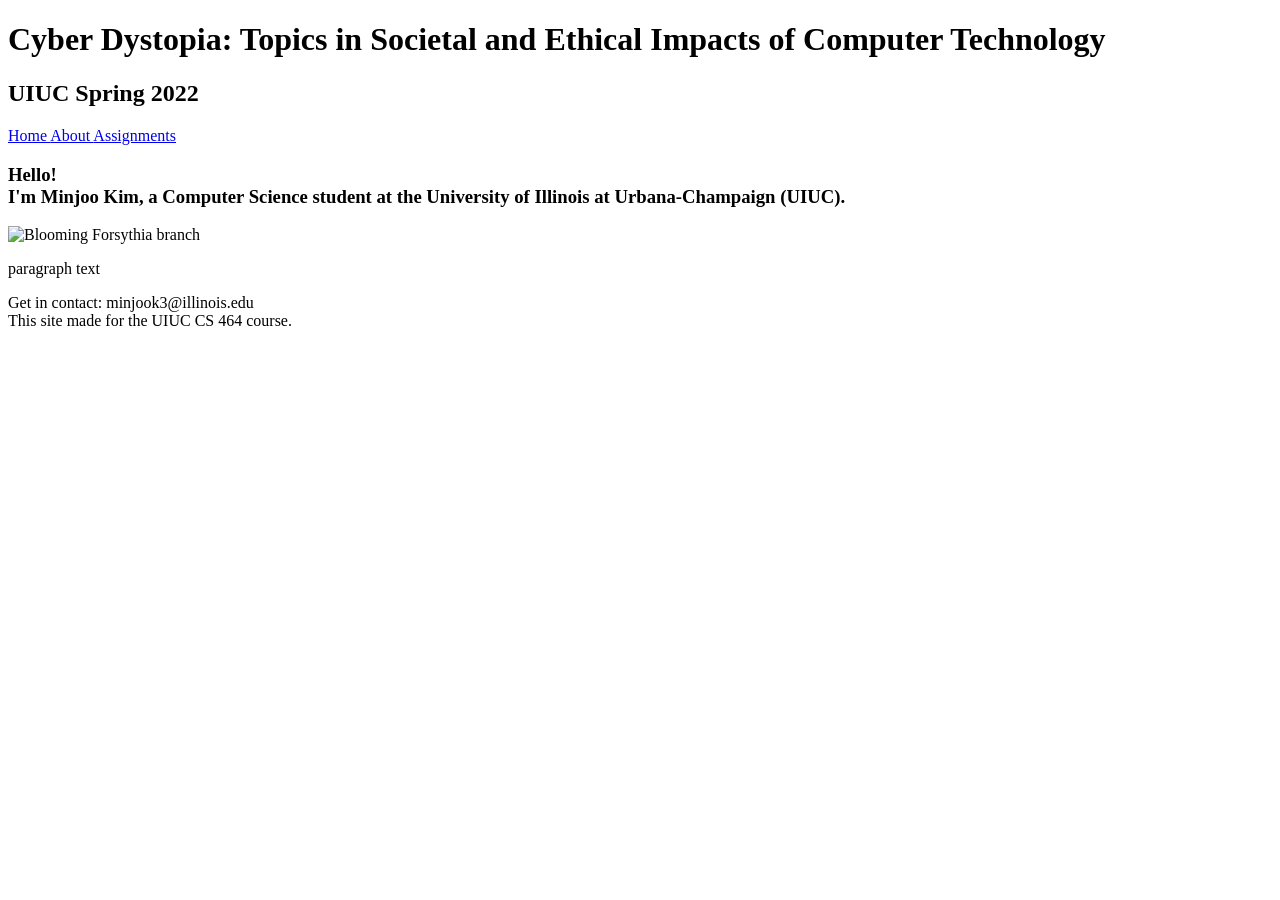
==== index.html @ 68e6791f "Home page created" ====
<!DOCTYPE html>
<html lang="en">
<head>
  <meta charset="utf-8">
  <meta name="viewport" content="width=device-width, initial-scale=1, shrink-to-fit=no">

  <title>CS 464 M. Kim</title>
  <link rel="stylesheet" href="css/index.css">
  <script src="js/index.js"></script>
   <!-- icons from -->
  <script src="https://kit.fontawesome.com/6a985ae8df.js" crossorigin="anonymous"></script>
</head>
<body>
  <header class="parallax">
    <h1>Cyber Dystopia: Topics in Societal and Ethical Impacts of Computer Technology</h1>
    <h2>UIUC Spring 2022</h2>

    <nav>
      <a href="index.html" class="active">
        Home <i class="fas fa-home"></i>
      </a>
      <a href="about.html">
        About <i class="fas fa-user"></i>
      </a>
      <a href="about.html">
        Assignments <i class="fas fa-laptop"></i>
      </a>
<!-- have a darkmode option -->
      <i class="fas fa-moon"></i>
      <i class="fas fa-sun"></i>
    </nav>
  </header>
<!-- if you want to use emojis instead of icons later:: https://www.w3schools.com/charsets/ref_emoji.asp  -->


<main>
    <div class="section">
      <h3>Hello!<br>
        I'm Minjoo Kim, a Computer Science student at the University of Illinois at Urbana-Champaign (UIUC).
      </h3>
      <img src="https://upload.wikimedia.org/wikipedia/commons/thumb/0/0e/Forsythia_turin.JPG/640px-Forsythia_turin.JPG" alt="Blooming Forsythia branch">
      <p>paragraph text</p>
    </div>
  </main>

  
  <footer>
    <p>Get in contact: minjook3@illinois.edu
      <br>
      This site made for the UIUC CS 464 course.</p>
  </footer>
</body>
</html>
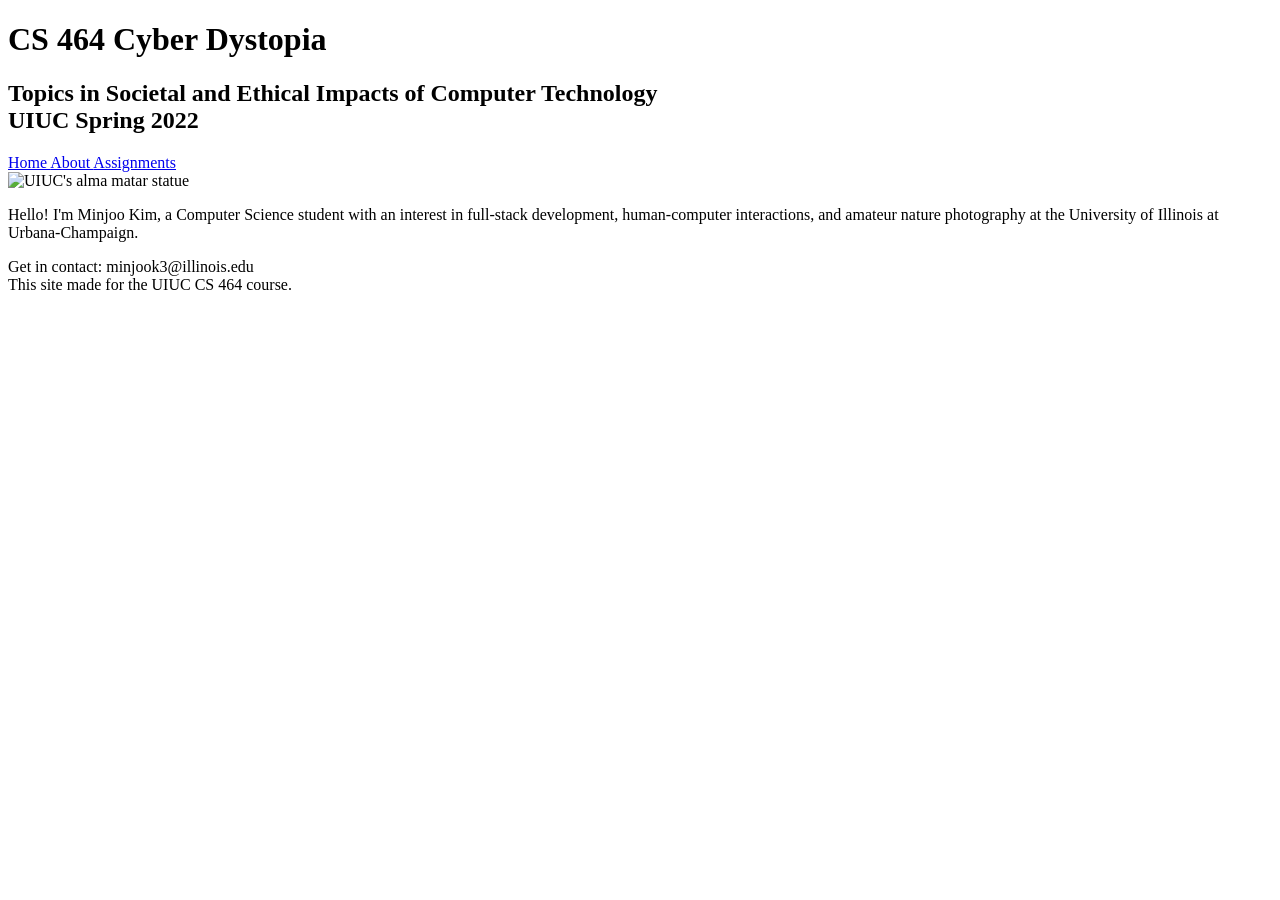
==== commit 925f299e: "Proper draft" ====
--- a/index.html
+++ b/index.html
@@ -12,8 +12,11 @@
 </head>
 <body>
   <header class="parallax">
-    <h1>Cyber Dystopia: Topics in Societal and Ethical Impacts of Computer Technology</h1>
-    <h2>UIUC Spring 2022</h2>
+    <h1>CS 464 Cyber Dystopia</h1>
+    <h2>Topics in Societal and Ethical Impacts of Computer Technology
+      <br>
+      UIUC Spring 2022
+    </h2>
 
     <nav>
       <a href="index.html" class="active">
@@ -25,22 +28,21 @@
       <a href="about.html">
         Assignments <i class="fas fa-laptop"></i>
       </a>
-<!-- have a darkmode option -->
+<!-- have a darkmode option
       <i class="fas fa-moon"></i>
-      <i class="fas fa-sun"></i>
+      <i class="fas fa-sun"></i> -->
     </nav>
   </header>
 <!-- if you want to use emojis instead of icons later:: https://www.w3schools.com/charsets/ref_emoji.asp  -->
 
 
-<main>
-    <div class="section">
-      <h3>Hello!<br>
-        I'm Minjoo Kim, a Computer Science student at the University of Illinois at Urbana-Champaign (UIUC).
-      </h3>
-      <img src="https://upload.wikimedia.org/wikipedia/commons/thumb/0/0e/Forsythia_turin.JPG/640px-Forsythia_turin.JPG" alt="Blooming Forsythia branch">
-      <p>paragraph text</p>
-    </div>
+  <main>
+    <section id="intro">
+      <img src="https://upload.wikimedia.org/wikipedia/commons/2/2c/UIUCAlma_Mater2015.JPG" alt="UIUC's alma matar statue">
+      <p>
+        Hello! I'm Minjoo Kim, a Computer Science student with an interest in full-stack development, human-computer interactions, and amateur nature photography at the University of Illinois at Urbana-Champaign.
+      </p>
+    </section>
   </main>
 
   
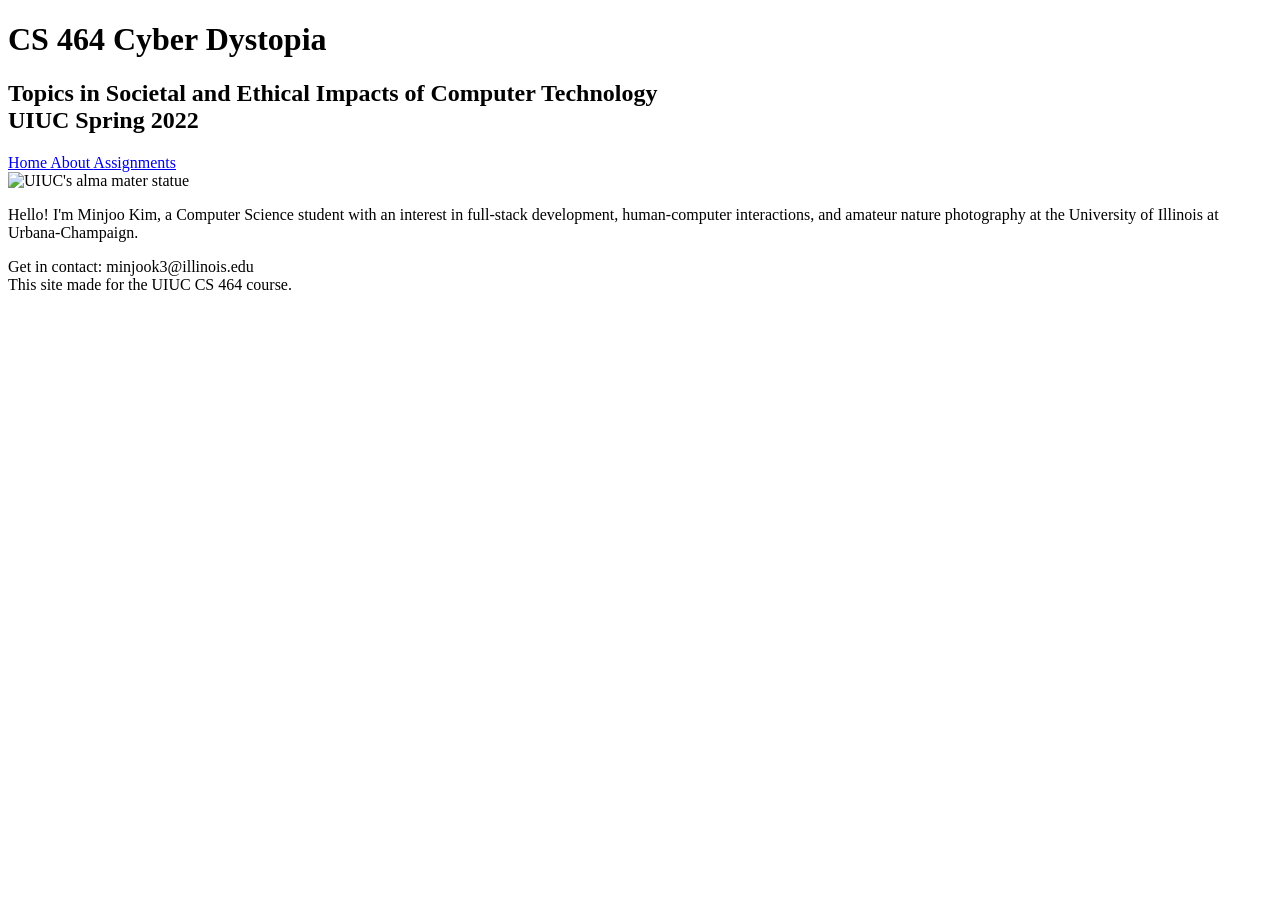
==== commit 06cd3d34: "Fixed nav link error" ====
--- a/index.html
+++ b/index.html
@@ -25,7 +25,7 @@
       <a href="about.html">
         About <i class="fas fa-user"></i>
       </a>
-      <a href="about.html">
+      <a href="assignments.html">
         Assignments <i class="fas fa-laptop"></i>
       </a>
 <!-- have a darkmode option
@@ -38,7 +38,7 @@
 
   <main>
     <section id="intro">
-      <img src="https://upload.wikimedia.org/wikipedia/commons/2/2c/UIUCAlma_Mater2015.JPG" alt="UIUC's alma matar statue">
+      <img src="https://upload.wikimedia.org/wikipedia/commons/2/2c/UIUCAlma_Mater2015.JPG" alt="UIUC's alma mater statue">
       <p>
         Hello! I'm Minjoo Kim, a Computer Science student with an interest in full-stack development, human-computer interactions, and amateur nature photography at the University of Illinois at Urbana-Champaign.
       </p>
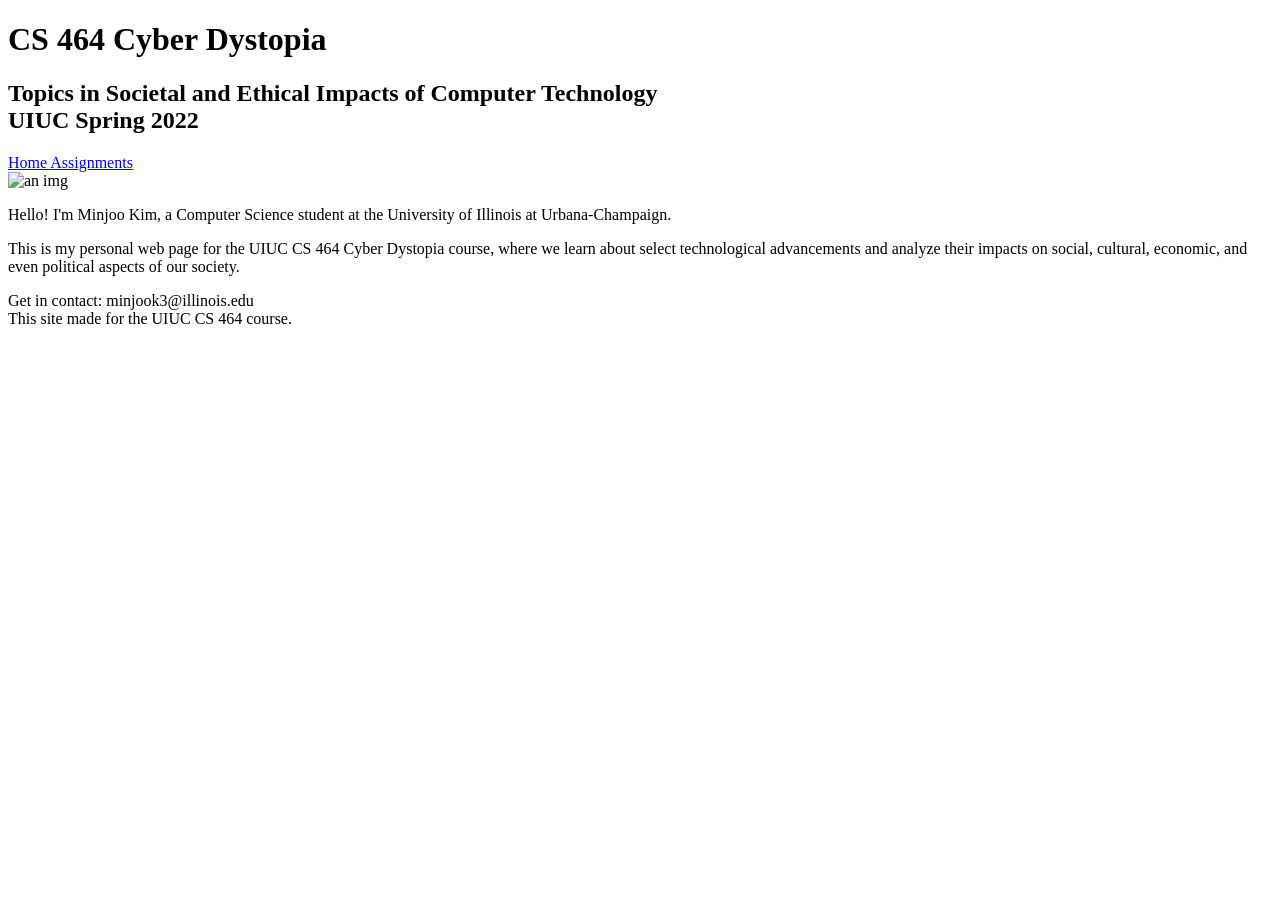
==== commit df7cf3c3: "Bare bones site completed" ====
--- a/index.html
+++ b/index.html
@@ -19,11 +19,8 @@
     </h2>
 
     <nav>
-      <a href="index.html" class="active">
+      <a href="index.html">
         Home <i class="fas fa-home"></i>
-      </a>
-      <a href="about.html">
-        About <i class="fas fa-user"></i>
       </a>
       <a href="assignments.html">
         Assignments <i class="fas fa-laptop"></i>
@@ -35,16 +32,17 @@
   </header>
 <!-- if you want to use emojis instead of icons later:: https://www.w3schools.com/charsets/ref_emoji.asp  -->
 
-
-  <main>
-    <section id="intro">
-      <img src="https://upload.wikimedia.org/wikipedia/commons/2/2c/UIUCAlma_Mater2015.JPG" alt="UIUC's alma mater statue">
-      <p>
-        Hello! I'm Minjoo Kim, a Computer Science student with an interest in full-stack development, human-computer interactions, and amateur nature photography at the University of Illinois at Urbana-Champaign.
-      </p>
-    </section>
-  </main>
-
+<main>
+  <section id="intro">
+    <img src="https://ws.engr.illinois.edu/sitemanager/viewphoto.aspx?id=51174" alt="an img">
+    <p>
+      Hello! I'm Minjoo Kim, a Computer Science student at the University of Illinois at Urbana-Champaign. 
+    </p>
+    <p>
+      This is my personal web page for the UIUC CS 464 Cyber Dystopia course, where we learn about select technological advancements and analyze their impacts on social, cultural, economic, and even political aspects of our society.
+    </p>
+  </section>
+</main>
   
   <footer>
     <p>Get in contact: minjook3@illinois.edu
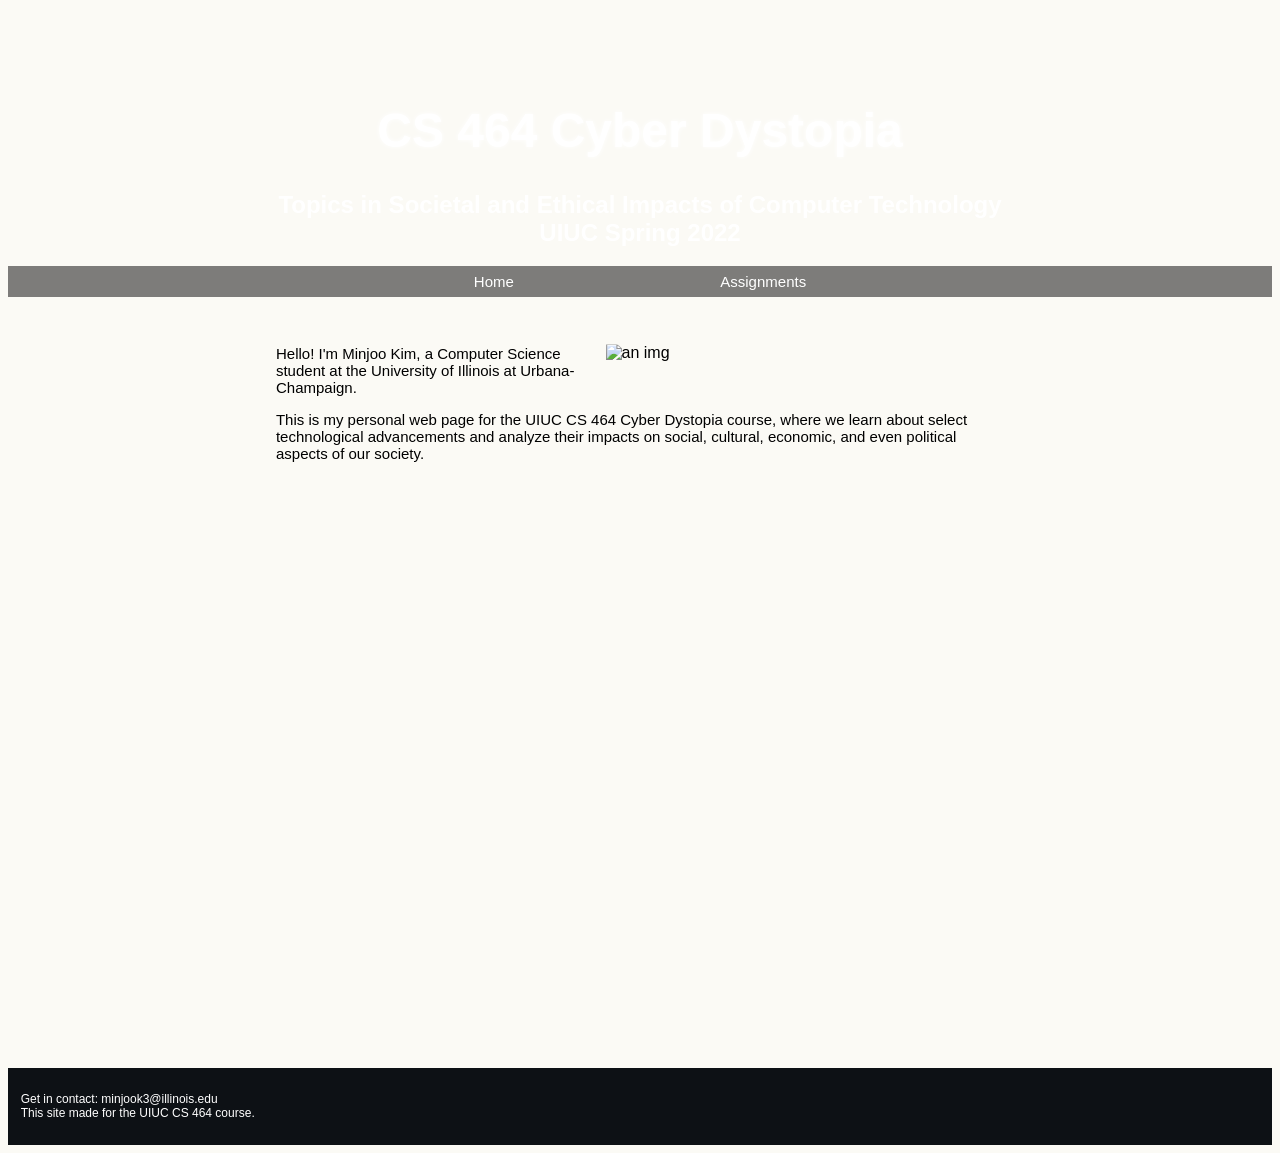
==== commit 6ad5addd: "Fixed stylesheet path" ====
--- a/index.html
+++ b/index.html
@@ -5,7 +5,7 @@
   <meta name="viewport" content="width=device-width, initial-scale=1, shrink-to-fit=no">
 
   <title>CS 464 M. Kim</title>
-  <link rel="stylesheet" href="css/index.css">
+  <link rel="stylesheet" href="index.css">
   <script src="js/index.js"></script>
    <!-- icons from -->
   <script src="https://kit.fontawesome.com/6a985ae8df.js" crossorigin="anonymous"></script>
--- a/index.css
+++ b/index.css
@@ -0,0 +1,82 @@
+body {
+  padding: 0px;
+}
+header {
+  padding: 5% 0 0 0;
+/*   margin: 0 0 2% 0; */
+  text-align: center;
+  color: #ffffff;
+  font-family: Verdana, Arial, sans-serif;
+  /* image provided free of copyrights by geralt on Pixabay*/
+  background-image: url("https://cdn.pixabay.com/photo/2017/05/29/18/22/matrix-2354492_1280.jpg");}
+header h1 {
+  font-size: 48px;
+  text-shadow: 0 0 5px white;
+}
+header h1, h2, nav {
+  font-family: Arial;
+}
+
+nav {
+  background-color: rgba(0, 0, 0, .5);
+  padding: .5% 10%;
+  margin: 0;
+  
+}
+nav a {
+  font-size: 15px;
+  color: #ffffff;
+  font-family: Verdana, Arial, sans-serif;
+  padding: .5% 10%;
+  width: 15%;
+  text-decoration: none;
+  border-radius: 5px;
+}
+nav a:hover {
+  background-color: black;
+  color: #00cc00;
+}
+
+body {
+  background-color: #ffffff;
+  font-family: Verdana, Arial, sans-serif;
+  background-color: #fbfaf5;
+}
+
+main {
+  margin: 2% 20%;
+  height: 80vh;
+}
+#intro img {
+  float: right;
+  width: 30vw;
+  padding: 2%;
+}
+
+section {
+  padding: 1%;
+  margin: 1%;
+  border-radius: 5px;
+}
+section h2 {
+  font-size: 21px;
+}
+section p {
+  font-size: 15px;
+}
+section img {
+  width: 70%;
+  margin-left: auto;
+  margin-right: auto;
+  border-radius: 3px;
+}
+
+footer {
+  background-color: #0D1115;
+  font-size: 12px;
+  color: white;
+  padding: 1%;
+}
+.parallax {
+  background-attachment: scroll;
+}
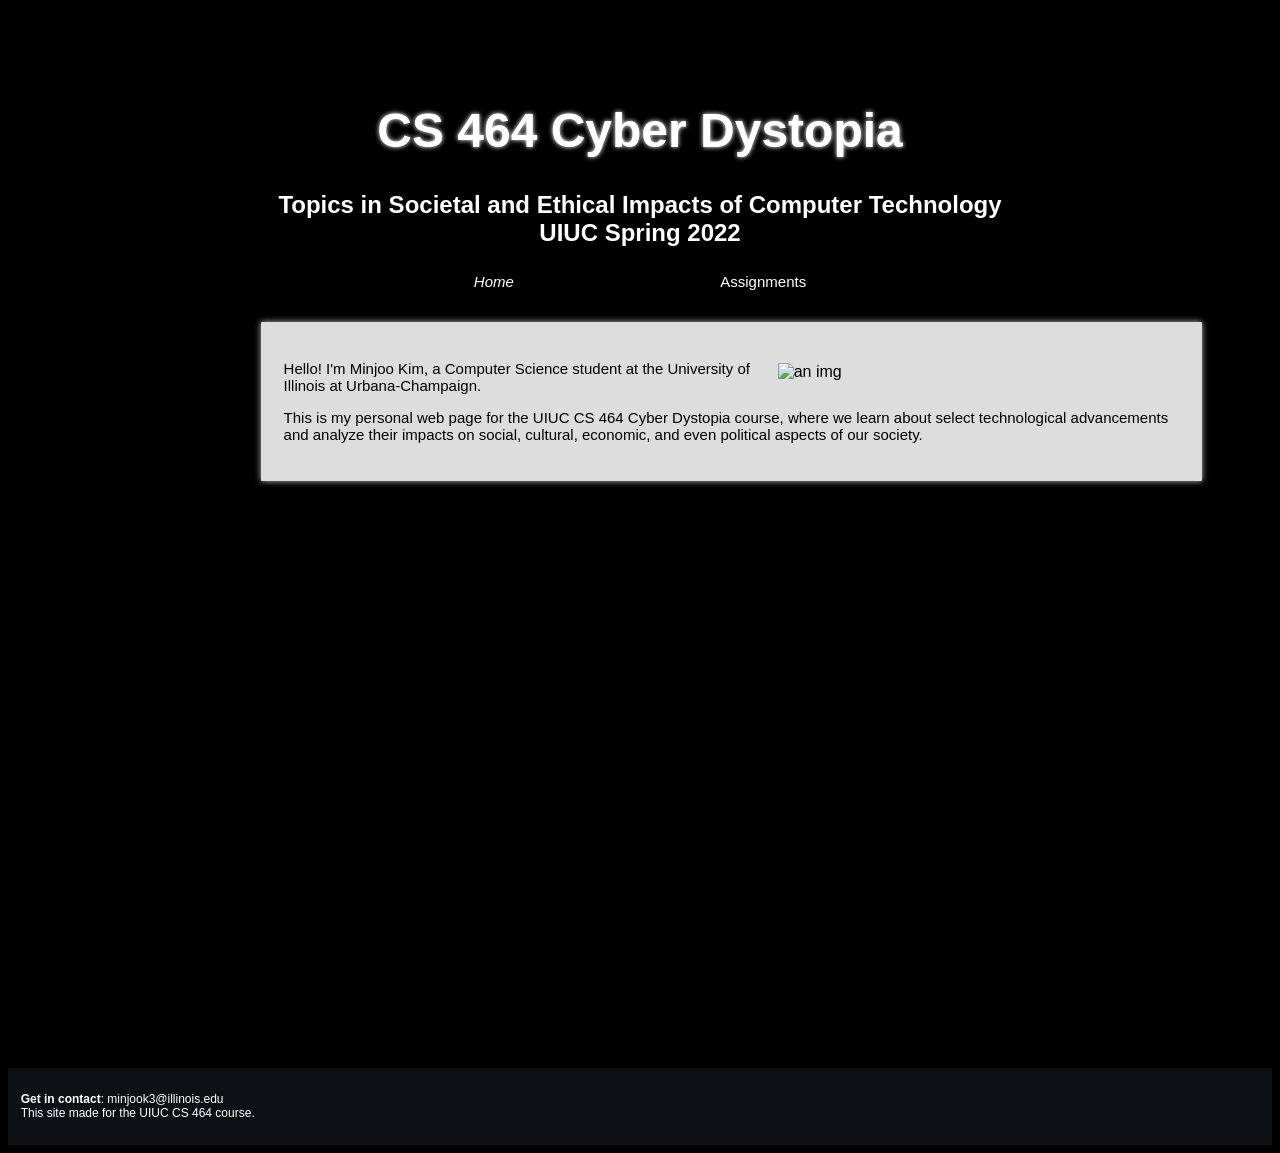
==== commit 722bc569: "Updated topic 7 and 8 assignment" ====
--- a/index.html
+++ b/index.html
@@ -19,7 +19,7 @@
     </h2>
 
     <nav>
-      <a href="index.html">
+      <a href="index.html" class="active">
         Home <i class="fas fa-home"></i>
       </a>
       <a href="assignments.html">
@@ -45,7 +45,7 @@
 </main>
   
   <footer>
-    <p>Get in contact: minjook3@illinois.edu
+    <p><b>Get in contact</b>: minjook3@illinois.edu
       <br>
       This site made for the UIUC CS 464 course.</p>
   </footer>
--- a/index.css
+++ b/index.css
@@ -34,13 +34,16 @@
 }
 nav a:hover {
   background-color: black;
-  color: #00cc00;
+  color: #039660;
+  text-shadow: 0 0 5px #039660;
+}
+.active {
+  font-style: oblique;
 }
 
 body {
-  background-color: #ffffff;
+  background-color: #000000;
   font-family: Verdana, Arial, sans-serif;
-  background-color: #fbfaf5;
 }
 
 main {
@@ -54,9 +57,12 @@
 }
 
 section {
-  padding: 1%;
-  margin: 1%;
-  border-radius: 5px;
+  padding: 3%;
+  border-radius: 1px;
+  background-color: #dddddd;
+  width: 70vw;
+  filter: drop-shadow(0 0px 3px #bbbbbb);
+
 }
 section h2 {
   font-size: 21px;
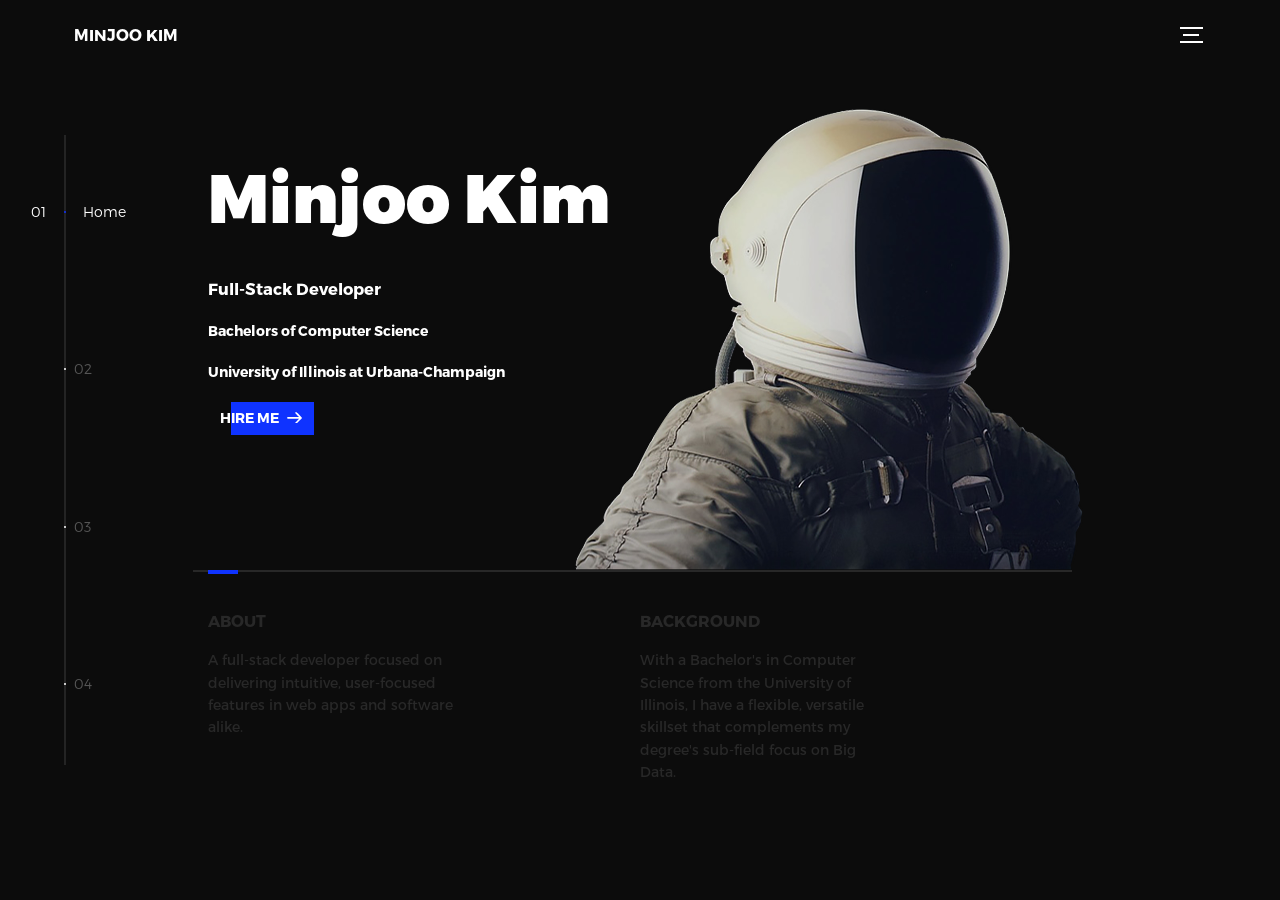
==== commit 31463529: "Initial commit" ====
--- a/index.html
+++ b/index.html
@@ -1,53 +1,220 @@
-<!DOCTYPE html>
-<html lang="en">
-<head>
-  <meta charset="utf-8">
-  <meta name="viewport" content="width=device-width, initial-scale=1, shrink-to-fit=no">
-
-  <title>CS 464 M. Kim</title>
-  <link rel="stylesheet" href="index.css">
-  <script src="js/index.js"></script>
-   <!-- icons from -->
-  <script src="https://kit.fontawesome.com/6a985ae8df.js" crossorigin="anonymous"></script>
-</head>
-<body>
-  <header class="parallax">
-    <h1>CS 464 Cyber Dystopia</h1>
-    <h2>Topics in Societal and Ethical Impacts of Computer Technology
-      <br>
-      UIUC Spring 2022
-    </h2>
-
-    <nav>
-      <a href="index.html" class="active">
-        Home <i class="fas fa-home"></i>
-      </a>
-      <a href="assignments.html">
-        Assignments <i class="fas fa-laptop"></i>
-      </a>
-<!-- have a darkmode option
-      <i class="fas fa-moon"></i>
-      <i class="fas fa-sun"></i> -->
-    </nav>
-  </header>
-<!-- if you want to use emojis instead of icons later:: https://www.w3schools.com/charsets/ref_emoji.asp  -->
-
-<main>
-  <section id="intro">
-    <img src="https://ws.engr.illinois.edu/sitemanager/viewphoto.aspx?id=51174" alt="an img">
-    <p>
-      Hello! I'm Minjoo Kim, a Computer Science student at the University of Illinois at Urbana-Champaign. 
-    </p>
-    <p>
-      This is my personal web page for the UIUC CS 464 Cyber Dystopia course, where we learn about select technological advancements and analyze their impacts on social, cultural, economic, and even political aspects of our society.
-    </p>
-  </section>
-</main>
-  
-  <footer>
-    <p><b>Get in contact</b>: minjook3@illinois.edu
-      <br>
-      This site made for the UIUC CS 464 course.</p>
-  </footer>
-</body>
-</html>
+<!DOCTYPE html>
+<html lang="en">
+
+<head>
+    <title>Global</title>
+    <meta charset="utf-8">
+    <meta name="viewport" content="width=device-width, initial-scale=1">
+    <meta http-equiv="X-UA-Compatible" content="IE=edge">
+    <meta name="description" content="HTML5 website template">
+    <meta name="keywords" content="global, template, html, sass, jquery">
+    <meta name="author" content="Minjoo Kim">
+    <link rel="stylesheet" href="assets/css/main.css">
+</head>
+
+<body>
+
+    <!-- notification for small viewports and landscape oriented smartphones -->
+    <div class="device-notification">
+        <a class="device-notification--logo" href="#0">
+            <p>Minjoo Kim</p>
+        </a>
+        <p class="device-notification--message">Your device to be set to portrait, or have a larger screen to view this
+            site!</p>
+    </div>
+
+    <div class="perspective effect-rotate-left">
+        <div class="container">
+            <div class="outer-nav--return"></div>
+            <div id="viewport" class="l-viewport">
+                <div class="l-wrapper">
+                    <header class="header">
+                        <a class="header--logo" href="#0">
+                            <!-- <img src="assets/img/logo.png" alt="Global"> -->
+                            <p>Minjoo Kim</p>
+                        </a>
+                        <!-- <button class="header--cta cta">Hire Us</button> -->
+                        <div class="header--nav-toggle">
+                            <span></span>
+                        </div>
+                    </header>
+
+                    <nav class="l-side-nav">
+                        <ul class="side-nav">
+                            <li class="is-active"><span>Home</span></li>
+                            <li><span>Projects</span></li>
+                            <li><span>Resume</span></li>
+                            <li><span>Contact</span></li>
+                        </ul>
+                    </nav>
+
+                    <ul class="l-main-content main-content">
+                        <li class="l-section section section--is-active">
+                            <div class="intro">
+                                <div class="intro--banner">
+                                    <h1>Minjoo Kim</h1>
+                                    <h3>Full-Stack Developer</h3>
+                                    <h4>Bachelors of Computer Science</h4>
+                                    <h4>University of Illinois at Urbana-Champaign</h4>
+                                    <button class="cta">Hire Me
+                                        <svg version="1.1" id="Layer_1" xmlns="http://www.w3.org/2000/svg"
+                                            xmlns:xlink="http://www.w3.org/1999/xlink" x="0px" y="0px"
+                                            viewBox="0 0 150 118" style="enable-background:new 0 0 150 118;"
+                                            xml:space="preserve">
+                                            <g transform="translate(0.000000,118.000000) scale(0.100000,-0.100000)">
+                                                <path
+                                                    d="M870,1167c-34-17-55-57-46-90c3-15,81-100,194-211l187-185l-565-1c-431,0-571-3-590-13c-55-28-64-94-18-137c21-20,33-20,597-20h575l-192-193C800,103,794,94,849,39c20-20,39-29,61-29c28,0,63,30,298,262c147,144,272,271,279,282c30,51,23,60-219,304C947,1180,926,1196,870,1167z" />
+                                            </g>
+                                        </svg>
+                                        <span class="btn-background"></span>
+                                    </button>
+                                    <img src="assets/img/introduction-visual.png" alt="Welcome">
+                                </div>
+                                <div class="intro--options">
+                                    <a href="#0">
+                                        <h3>About</h3>
+                                        <p>A full-stack developer focused on delivering intuitive, user-focused features
+                                            in web apps and software alike.</p>
+                                    </a>
+                                    <a href="#0">
+                                        <h3>Background</h3>
+                                        <p>With a Bachelor's in Computer Science from the University of Illinois,
+                                            I have a flexible, versatile skillset that complements my degree's sub-field
+                                            focus on Big Data.</p>
+                                    </a>
+                                    <a href="#0"></a>
+                                </div>
+                            </div>
+                        </li>
+
+                        <li class="l-section section">
+                            <div class="work">
+                                <h2>Projects</h2>
+                                <div class="work--lockup">
+                                    <ul class="slider">
+                                        <li class="slider--item slider--item-left">
+                                            <a href="#0">
+                                                <div class="slider--item-image">
+                                                    <img src="assets/img/work-victory.jpg" alt="Victory">
+                                                </div>
+                                                <p class="slider--item-title">Victory</p>
+                                                <p class="slider--item-description">Lorem ipsum dolor sit amet,
+                                                    consectetur adipisicing elit sed do.</p>
+                                            </a>
+                                        </li>
+                                        <li class="slider--item slider--item-center">
+                                            <a href="#0">
+                                                <div class="slider--item-image">
+                                                    <img src="assets/img/work-metiew-smith.jpg" alt="Metiew and Smith">
+                                                </div>
+                                                <p class="slider--item-title">Metiew &amp; Smith</p>
+                                                <p class="slider--item-description">Lorem ipsum dolor sit amet,
+                                                    consectetur adipisicing elit sed do.</p>
+                                            </a>
+                                        </li>
+                                        <li class="slider--item slider--item-right">
+                                            <a href="#0">
+                                                <div class="slider--item-image">
+                                                    <img src="assets/img/work-alex-nowak.jpg" alt="Alex Nowak">
+                                                </div>
+                                                <p class="slider--item-title">Alex Nowak</p>
+                                                <p class="slider--item-description">Lorem ipsum dolor sit amet,
+                                                    consectetur adipisicing elit sed do.</p>
+                                            </a>
+                                        </li>
+                                    </ul>
+                                    <div class="slider--prev">
+                                        <svg version="1.1" id="Layer_1" xmlns="http://www.w3.org/2000/svg"
+                                            xmlns:xlink="http://www.w3.org/1999/xlink" x="0px" y="0px"
+                                            viewBox="0 0 150 118" style="enable-background:new 0 0 150 118;"
+                                            xml:space="preserve">
+                                            <g transform="translate(0.000000,118.000000) scale(0.100000,-0.100000)">
+                                                <path d="M561,1169C525,1155,10,640,3,612c-3-13,1-36,8-52c8-15,134-145,281-289C527,41,562,10,590,10c22,0,41,9,61,29
+                    c55,55,49,64-163,278L296,510h575c564,0,576,0,597,20c46,43,37,109-18,137c-19,10-159,13-590,13l-565,1l182,180
+                    c101,99,187,188,193,199c16,30,12,57-12,84C631,1174,595,1183,561,1169z" />
+                                            </g>
+                                        </svg>
+                                    </div>
+                                    <div class="slider--next">
+                                        <svg version="1.1" id="Layer_1" xmlns="http://www.w3.org/2000/svg"
+                                            xmlns:xlink="http://www.w3.org/1999/xlink" x="0px" y="0px"
+                                            viewBox="0 0 150 118" style="enable-background:new 0 0 150 118;"
+                                            xml:space="preserve">
+                                            <g transform="translate(0.000000,118.000000) scale(0.100000,-0.100000)">
+                                                <path
+                                                    d="M870,1167c-34-17-55-57-46-90c3-15,81-100,194-211l187-185l-565-1c-431,0-571-3-590-13c-55-28-64-94-18-137c21-20,33-20,597-20h575l-192-193C800,103,794,94,849,39c20-20,39-29,61-29c28,0,63,30,298,262c147,144,272,271,279,282c30,51,23,60-219,304C947,1180,926,1196,870,1167z" />
+                                            </g>
+                                        </svg>
+                                    </div>
+                                </div>
+                            </div>
+                        </li>
+
+                        <li class="l-section section">
+                            <div class="about">
+                                <div class="about--banner">
+                                    <h2>My Experience</h2>
+                                    <a href="#0">View
+                                        <span>
+                                            <svg version="1.1" id="Layer_1" xmlns="http://www.w3.org/2000/svg"
+                                                xmlns:xlink="http://www.w3.org/1999/xlink" x="0px" y="0px"
+                                                viewBox="0 0 150 118" style="enable-background:new 0 0 150 118;"
+                                                xml:space="preserve">
+                                                <g transform="translate(0.000000,118.000000) scale(0.100000,-0.100000)">
+                                                    <path
+                                                        d="M870,1167c-34-17-55-57-46-90c3-15,81-100,194-211l187-185l-565-1c-431,0-571-3-590-13c-55-28-64-94-18-137c21-20,33-20,597-20h575l-192-193C800,103,794,94,849,39c20-20,39-29,61-29c28,0,63,30,298,262c147,144,272,271,279,282c30,51,23,60-219,304C947,1180,926,1196,870,1167z" />
+                                                </g>
+                                            </svg>
+                                        </span>
+                                    </a>
+                                    <img src="assets/img/about-visual.png" alt="About Us">
+                                </div>
+                                <div class="about--options">
+                                    <a href="#0">
+                                        <h3>Programming</h3>
+                                    </a>
+                                    <a href="#0">
+                                        <h3>University</h3>
+                                    </a>
+                                    <a href="#0">
+                                        <h3>Skills</h3>
+                                    </a>
+                                </div>
+                            </div>
+                        </li>
+
+                        <li class="l-section section">
+                            <div class="contact">
+                                <div class="contact--lockup">
+                                    <div class="modal">
+                                        <div class="modal--information">
+                                            <p>Atlanta, Georgia</p>
+                                            <a href="mailto:mkim16384@gmail.com">mkim16384@gmail.com</a>
+                                            <a href="tel:+14703730664">+1 470 373 0664</a>
+                                        </div>
+                                        <ul class="modal--options">
+                                            <li><a href="">LinkedIn</a></li>
+                                            <li><a href="#0">GitHub</a></li>
+                                        </ul>
+                                    </div>
+                                </div>
+                            </div>
+                        </li>
+                    </ul>
+                </div>
+            </div>
+        </div>
+        <ul class="outer-nav">
+            <li class="is-active">Home</li>
+            <li>Projects</li>
+            <li>Resume</li>
+            <li>Contact</li>
+        </ul>
+    </div>
+
+    <script src="https://ajax.googleapis.com/ajax/libs/jquery/2.2.4/jquery.min.js"></script>
+    <script>window.jQuery || document.write('<script src="assets/js/vendor/jquery-2.2.4.min.js"><\/script>')</script>
+    <script src="assets/js/functions-min.js"></script>
+</body>
+
+</html>
--- a/assets/css/main.css
+++ b/assets/css/main.css
@@ -0,0 +1 @@
+@font-face{font-family:'Montserrat';src:url("fonts/Montserrat-Black.eot");src:local("☺"),url("fonts/Montserrat-Black.woff") format("woff"),url("fonts/Montserrat-Black.ttf") format("truetype"),url("fonts/Montserrat-Black.svg") format("svg");font-weight:900;font-style:normal}@font-face{font-family:'Montserrat';src:url("fonts/Montserrat-Bold.eot");src:local("☺"),url("fonts/Montserrat-Bold.woff") format("woff"),url("fonts/Montserrat-Bold.ttf") format("truetype"),url("fonts/Montserrat-Bold.svg") format("svg");font-weight:700;font-style:normal}@font-face{font-family:'Montserrat';src:url("fonts/Montserrat-Regular.eot");src:local("☺"),url("fonts/Montserrat-Regular.woff") format("woff"),url("fonts/Montserrat-Regular.ttf") format("truetype"),url("fonts/Montserrat-Regular.svg") format("svg");font-weight:400;font-style:normal}@font-face{font-family:'Montserrat';src:url("fonts/Montserrat-Light.eot");src:local("☺"),url("fonts/Montserrat-Light.woff") format("woff"),url("fonts/Montserrat-Light.ttf") format("truetype"),url("fonts/Montserrat-Light.svg") format("svg");font-weight:300;font-style:normal}/*! normalize.css v3.0.2 | MIT License | git.io/normalize */html{font-family:sans-serif;-ms-text-size-adjust:100%;-webkit-text-size-adjust:100%}body{margin:0}article,aside,details,figcaption,figure,footer,header,hgroup,main,menu,nav,section,summary{display:block}audio,canvas,progress,video{display:inline-block;vertical-align:baseline}audio:not([controls]){display:none;height:0}[hidden],template{display:none}a{background-color:transparent}a:active,a:hover{outline:0}abbr[title]{border-bottom:1px dotted}b,strong{font-weight:bold}dfn{font-style:italic}h1{font-size:2em;margin:0.67em 0}mark{background:#ff0;color:#000}small{font-size:80%}sub,sup{font-size:75%;line-height:0;position:relative;vertical-align:baseline}sup{top:-0.5em}sub{bottom:-0.25em}img{border:0}svg:not(:root){overflow:hidden}figure{margin:1em 40px}hr{box-sizing:content-box;height:0}pre{overflow:auto}code,kbd,pre,samp{font-family:monospace, monospace;font-size:1em}button,input,optgroup,select,textarea{color:inherit;font:inherit;margin:0}button{overflow:visible}button,select{text-transform:none}button,html input[type="button"],input[type="reset"],input[type="submit"]{-webkit-appearance:button;cursor:pointer}button[disabled],html input[disabled]{cursor:default}button::-moz-focus-inner,input::-moz-focus-inner{border:0;padding:0}input{line-height:normal}input[type="checkbox"],input[type="radio"]{box-sizing:border-box;padding:0}input[type="number"]::-webkit-inner-spin-button,input[type="number"]::-webkit-outer-spin-button{height:auto}input[type="search"]{-webkit-appearance:textfield;box-sizing:content-box}input[type="search"]::-webkit-search-cancel-button,input[type="search"]::-webkit-search-decoration{-webkit-appearance:none}fieldset{border:1px solid #c0c0c0;margin:0 2px;padding:0.35em 0.625em 0.75em}legend{border:0;padding:0}textarea{overflow:auto}optgroup{font-weight:bold}table{border-collapse:collapse;border-spacing:0}td,th{padding:0}::-moz-selection{background:#FFF498}::selection{background:#FFF498}::-moz-selection{background:#FFF498}img::-moz-selection{background:transparent}img::selection{background:transparent}img::-moz-selection{background:transparent}body{-webkit-tap-highlight-color:#FFF498}body{background-color:#0c0c0c;font-size:14px;line-height:1.6;font-family:"Montserrat",sans-serif;color:#fff;-webkit-font-smoothing:antialiased;-webkit-text-size-adjust:100%}.l-viewport{position:relative;width:100%;height:100vh;box-shadow:0 0 45px 5px rgba(0,0,0,0.85);overflow:hidden}.l-wrapper{position:relative;width:1440px;max-width:90%;height:100%;margin:0 auto}.l-side-nav{position:absolute;left:0;display:-webkit-box;display:-webkit-flex;display:-ms-flexbox;display:flex;height:100%;-webkit-box-align:center;-webkit-align-items:center;-ms-flex-align:center;align-items:center}.l-side-nav::before{content:"";position:absolute;top:50%;left:0;-webkit-transform:translateY(-50%);transform:translateY(-50%);width:2px;height:70%;max-height:750px;background-color:#555;opacity:.35;z-index:10}@media (max-width: 1180px){.l-side-nav{display:none}}.l-main-content{position:relative;width:100%;height:100%;margin:0;padding:0;list-style:none}.l-section{position:absolute;width:100%;height:100%}.device-notification{display:none;position:fixed;top:0;left:0;width:100%;height:100%;-webkit-box-orient:vertical;-webkit-box-direction:normal;-webkit-flex-direction:column;-ms-flex-direction:column;flex-direction:column;-webkit-box-align:center;-webkit-align-items:center;-ms-flex-align:center;-ms-grid-row-align:center;align-items:center;-webkit-box-pack:center;-webkit-justify-content:center;-ms-flex-pack:center;justify-content:center;background-color:#0c0c0c;z-index:12}.device-notification--logo{display:-webkit-box;display:-webkit-flex;display:-ms-flexbox;display:flex;-webkit-box-align:center;-webkit-align-items:center;-ms-flex-align:center;align-items:center;text-decoration:none;color:#fff}.device-notification--logo p{margin:0 0 0 10px;font-size:16px;font-weight:700;text-transform:uppercase}.device-notification--message{width:70%;margin:30px 0 0 0;font-weight:700;text-align:center}@media (max-width: 767px) and (min-width: 601px) and (max-height: 680px){.device-notification{display:-webkit-box;display:-webkit-flex;display:-ms-flexbox;display:flex}}@media (max-width: 600px) and (min-width: 480px) and (max-height: 580px){.device-notification{display:-webkit-box;display:-webkit-flex;display:-ms-flexbox;display:flex}}@media (max-width: 736px) and (min-width: 360px) and (orientation: landscape){.device-notification{display:-webkit-box;display:-webkit-flex;display:-ms-flexbox;display:flex}}@media(max-width: 359px){.device-notification{display:-webkit-box;display:-webkit-flex;display:-ms-flexbox;display:flex}}.section{opacity:0;visibility:hidden;-webkit-transition:opacity .4s ease-in-out,visibility 0s .4s;transition:opacity .4s ease-in-out,visibility 0s .4s}.section--is-active{opacity:1;visibility:visible;z-index:1;-webkit-transition:opacity .4s ease-in-out .4s;transition:opacity .4s ease-in-out .4s}.section--next{-webkit-transform:translateY(-45px);transform:translateY(-45px);-webkit-transition:-webkit-transform .4s ease-in-out;transition:-webkit-transform .4s ease-in-out;transition:transform .4s ease-in-out;transition:transform .4s ease-in-out, -webkit-transform .4s ease-in-out}.section--prev{-webkit-transform:translateY(45px);transform:translateY(45px);-webkit-transition:-webkit-transform .4s ease-in-out;transition:-webkit-transform .4s ease-in-out;transition:transform .4s ease-in-out;transition:transform .4s ease-in-out, -webkit-transform .4s ease-in-out}.header{position:absolute;top:0;left:0;display:-webkit-box;display:-webkit-flex;display:-ms-flexbox;display:flex;width:100%;height:70px;-webkit-box-align:center;-webkit-align-items:center;-ms-flex-align:center;align-items:center;-webkit-box-pack:justify;-webkit-justify-content:space-between;-ms-flex-pack:justify;justify-content:space-between;z-index:10}.header--logo{display:-webkit-box;display:-webkit-flex;display:-ms-flexbox;display:flex;-webkit-box-align:center;-webkit-align-items:center;-ms-flex-align:center;align-items:center;text-decoration:none;color:#fff}.header--logo p{margin:0 0 0 10px;font-size:16px;font-weight:700;text-transform:uppercase}.header--nav-toggle{display:-webkit-box;display:-webkit-flex;display:-ms-flexbox;display:flex;width:50px;height:50px;-webkit-box-orient:vertical;-webkit-box-direction:normal;-webkit-flex-direction:column;-ms-flex-direction:column;flex-direction:column;-webkit-box-align:center;-webkit-align-items:center;-ms-flex-align:center;align-items:center;-webkit-box-pack:center;-webkit-justify-content:center;-ms-flex-pack:center;justify-content:center;cursor:pointer}.header--nav-toggle span,.header--nav-toggle::before,.header--nav-toggle::after{content:"";position:relative;width:16px;height:2px;background-color:#fff}.header--nav-toggle::before{bottom:5px;width:23px}.header--nav-toggle::after{top:5px;width:23px}.header--cta{position:absolute;top:50%;left:50%;-webkit-transform:translate(-50%, -50%);transform:translate(-50%, -50%);padding:0 20px;line-height:30px;text-decoration:none;color:#fff;font-weight:700;text-transform:uppercase;background-color:#0f33ff;border:none;opacity:0;visibility:hidden;-webkit-transition:opacity .4s ease-in-out,visibility 0s .4s;transition:opacity .4s ease-in-out,visibility 0s .4s}.header--cta:focus{outline:none}.header--cta.is-active{opacity:1;visibility:visible;-webkit-transition:opacity .4s ease-in-out .4s;transition:opacity .4s ease-in-out .4s}@media (max-width: 767px){.header--cta{display:none}}.side-nav{position:relative;display:-webkit-box;display:-webkit-flex;display:-ms-flexbox;display:flex;width:100px;height:70%;max-height:750px;-webkit-box-orient:vertical;-webkit-box-direction:normal;-webkit-flex-direction:column;-ms-flex-direction:column;flex-direction:column;-webkit-justify-content:space-around;-ms-flex-pack:distribute;justify-content:space-around;margin:0;padding:0;list-style-position:inside;z-index:10}.side-nav>li{position:relative;top:-5px;color:#fff;font-size:6px;cursor:pointer}.side-nav>li span{position:relative;top:3px;left:10px;color:#fff;font-size:14px;font-weight:300;opacity:0;visibility:hidden}.side-nav>li::before{position:absolute;top:3px;left:10px;color:#555;font-size:14px;font-weight:300}.side-nav li:nth-child(1)::before{content:"01"}.side-nav li:nth-child(2)::before{content:"02"}.side-nav li:nth-child(3)::before{content:"03"}.side-nav li:nth-child(4)::before{content:"04"}.side-nav li:nth-child(5)::before{content:"05"}.side-nav li.is-active{color:#0f33ff;-webkit-transition:color .4s ease-in-out;transition:color .4s ease-in-out}.side-nav li.is-active span{opacity:1;visibility:visible;-webkit-transition:opacity .4s ease-in-out;transition:opacity .4s ease-in-out}.side-nav li.is-active::before{left:-33px;color:#fff}.intro{position:relative;display:-webkit-box;display:-webkit-flex;display:-ms-flexbox;display:flex;width:900px;max-width:75%;height:100%;-webkit-box-orient:vertical;-webkit-box-direction:normal;-webkit-flex-direction:column;-ms-flex-direction:column;flex-direction:column;-webkit-box-pack:center;-webkit-justify-content:center;-ms-flex-pack:center;justify-content:center;margin:0 auto}@media (max-width: 1180px){.intro{max-width:100%}}.intro--banner{position:relative;height:475px}.intro--banner::before{content:"";position:absolute;bottom:20px;left:-15px;right:0;height:2px;background-color:#282828}.intro--banner::after{content:"";position:absolute;bottom:18px;left:0;width:30px;height:4px;background-color:#0f33ff}.intro--banner h1{position:relative;font-size:68px;font-weight:900;line-height:1;z-index:1}.intro--banner button{position:relative;padding:5px 17px 5px 12px;font-weight:700;text-transform:uppercase;background-color:transparent;border:none}.intro--banner button .btn-background{position:absolute;top:0;left:23px;right:0;height:100%;background-color:#0f33ff;z-index:-1;-webkit-transition:left .2s ease-in-out;transition:left .2s ease-in-out}.intro--banner button:hover .btn-background{left:0}.intro--banner button:focus{outline:none}.intro--banner button svg{position:relative;left:5px;width:15px;fill:#fff}.intro--banner img{position:absolute;bottom:21px;right:-12px}.intro--options{display:-webkit-box;display:-webkit-flex;display:-ms-flexbox;display:flex;-webkit-box-pack:justify;-webkit-justify-content:space-between;-ms-flex-pack:justify;justify-content:space-between;margin:0;padding:0;list-style:none}.intro--options>a{max-width:250px;text-decoration:none;color:#282828;-webkit-transition:color .2s ease-in-out;transition:color .2s ease-in-out}.intro--options>a:hover{color:#fff}.intro--options h3{font-size:16px;text-transform:uppercase}.intro--options p{margin-bottom:0}@media (max-width: 900px){.intro--banner{height:380px}.intro--banner h1{font-size:55px}.intro--banner img{width:430px}.intro--options>a{margin-right:30px}.intro--options>a:last-child{margin-right:0}}@media (max-width: 767px){.intro--banner{height:305px}.intro--banner h1{font-size:44px}.intro--banner img{width:330px}.intro--options{display:block}.intro--options>a{display:block;max-width:100%;margin:0 0 30px 0}.intro--options>a:last-child{margin-bottom:0}}@media (max-width: 600px){.intro--banner{height:360px}.intro--banner h1{font-size:55px}.intro--banner img{display:none}}@media (max-width: 600px) and (max-height: 750px){.intro--banner{height:auto}.intro--banner::before,.intro--banner::after{display:none}.intro--banner h1{margin-top:0}.intro--options{display:none}}.work{position:relative;display:-webkit-box;display:-webkit-flex;display:-ms-flexbox;display:flex;width:960px;max-width:80%;height:100%;-webkit-box-orient:vertical;-webkit-box-direction:normal;-webkit-flex-direction:column;-ms-flex-direction:column;flex-direction:column;-webkit-box-pack:center;-webkit-justify-content:center;-ms-flex-pack:center;justify-content:center;margin:0 auto}@media (max-width: 1180px){.work{max-width:100%}}.work h2{margin:0 0 20px 0;font-size:30px;text-align:center}.work--lockup{position:relative}.work--lockup .slider{position:relative;display:-webkit-box;display:-webkit-flex;display:-ms-flexbox;display:flex;width:80%;margin:0 auto;padding:0;list-style:none}.work--lockup .slider--item{position:absolute;display:none;text-align:center}.work--lockup .slider--item a{text-decoration:none;color:#858585}.work--lockup .slider--item-title{margin-top:10px;font-size:12px;font-weight:700;text-transform:uppercase}.work--lockup .slider--item-description{display:none;max-width:250px;margin:0 auto}.work--lockup .slider--item-image{width:150px;height:150px;margin:0 auto;border-radius:50%;overflow:hidden}.work--lockup .slider--item-image img{width:100%}.work--lockup .slider--item-left{top:50%;left:0;-webkit-transform:translateY(-50%);transform:translateY(-50%);display:block}.work--lockup .slider--item-right{top:50%;right:0;-webkit-transform:translateY(-50%);transform:translateY(-50%);display:block}.work--lockup .slider--item-center{position:relative;top:30px;left:50%;-webkit-transform:translateX(-50%);transform:translateX(-50%);display:block}.work--lockup .slider--item-center a{color:#fff}.work--lockup .slider--item-center .slider--item-title{margin-top:25px;font-size:16px}.work--lockup .slider--item-center .slider--item-description{display:block}.work--lockup .slider--item-center .slider--item-image{width:300px;height:300px}.work--lockup .slider--next,.work--lockup .slider--prev{position:absolute;top:160px;display:-webkit-box;display:-webkit-flex;display:-ms-flexbox;display:flex;width:50px;height:50px;-webkit-box-align:center;-webkit-align-items:center;-ms-flex-align:center;align-items:center;-webkit-box-pack:center;-webkit-justify-content:center;-ms-flex-pack:center;justify-content:center;background-color:#282828;border-radius:50%;cursor:pointer}.work--lockup .slider--next svg,.work--lockup .slider--prev svg{width:20px;fill:#fff}.work--lockup .slider--next{right:0}.work--lockup .slider--prev{left:0}@media (max-width: 900px){.work--lockup .slider--item-image{width:120px;height:120px}.work--lockup .slider--item-center .slider--item-image{width:240px;height:240px}.work--lockup .slider--next,.work--lockup .slider--prev{top:130px}}@media (max-width: 767px){.work--lockup .slider{width:75%}.work--lockup .slider--item-image{width:90px;height:90px}.work--lockup .slider--item-center .slider--item-image{width:190px;height:190px}.work--lockup .slider--next,.work--lockup .slider--prev{top:105px}}@media (max-width: 600px){.work--lockup .slider{width:auto}.work--lockup .slider--item-left,.work--lockup .slider--item-right{display:none}}.about{position:relative;display:-webkit-box;display:-webkit-flex;display:-ms-flexbox;display:flex;width:900px;max-width:75%;height:100%;-webkit-box-orient:vertical;-webkit-box-direction:normal;-webkit-flex-direction:column;-ms-flex-direction:column;flex-direction:column;-webkit-box-pack:center;-webkit-justify-content:center;-ms-flex-pack:center;justify-content:center;margin:0 auto}@media (max-width: 1180px){.about{max-width:100%}}.about--banner{position:relative;height:475px}.about--banner::before{content:"";position:absolute;top:20px;left:200px;-webkit-transform:rotate(-25deg);transform:rotate(-25deg);border:5px solid #0f33ff;border-right-color:transparent;border-bottom-color:transparent}.about--banner::after{content:"";position:absolute;top:75px;left:400px;-webkit-transform:rotate(45deg);transform:rotate(45deg);width:10px;height:10px;background-color:#0f33ff}.about--banner h2{position:relative;margin-top:35px;font-size:68px;font-weight:900;line-height:1;z-index:1}.about--banner h2::before{content:"";position:absolute;top:60px;left:268px;width:30px;height:30px;background-color:#0f33ff;border-radius:50%}.about--banner h2::after{content:"";position:absolute;top:255px;left:255px;width:10px;height:10px;background-color:#0f33ff}.about--banner a{padding:5px 17px 5px 0;text-decoration:none;color:#fff;font-weight:700;text-transform:uppercase;background-color:transparent}.about--banner a:hover svg{left:10px}.about--banner a svg{position:relative;left:5px;width:15px;fill:#fff;-webkit-transition:left .2s ease-in-out;transition:left .2s ease-in-out}.about--banner img{position:absolute;bottom:-90px;right:-12px}.about--options{display:-webkit-box;display:-webkit-flex;display:-ms-flexbox;display:flex;max-width:600px;-webkit-box-pack:justify;-webkit-justify-content:space-between;-ms-flex-pack:justify;justify-content:space-between;margin:0;padding:0;list-style:none}.about--options>a{position:relative;width:150px;height:75px;text-decoration:none;color:#fff;border:10px solid #0f33ff;background-position:center;background-size:cover;background-repeat:no-repeat}.about--options>a:nth-child(1){background-image:url("../img/about-winners.jpg")}.about--options>a:nth-child(2){background-image:url("../img/about-philosophy.jpg")}.about--options>a:nth-child(3){background-image:url("../img/about-history.jpg")}.about--options>a:hover h3{bottom:-50px}.about--options h3{position:absolute;bottom:-38px;left:10px;font-size:16px;text-transform:uppercase;-webkit-transition:bottom .2s ease-in-out,left .2s ease-in-out;transition:bottom .2s ease-in-out,left .2s ease-in-out}@media (max-width: 767px){.about--banner{height:305px}.about--banner::before{top:0;left:125px}.about--banner::after{top:35px;left:260px}.about--banner h2{margin-top:10px;font-size:44px}.about--banner h2::before{top:28px;left:168px}.about--banner h2::after{top:163px;left:163px}.about--banner img{width:315px}}@media (max-width: 600px){.about--banner{height:auto}.about--banner::before{left:155px}.about--banner::after{left:310px}.about--banner h2{margin-top:0;font-size:55px}.about--banner h2::before{top:43px;left:214px}.about--banner h2::after{top:205px;left:205px}.about--banner img{display:none}.about--options{display:none}}.contact{position:fixed;top:0;left:0;width:100%;height:100%;background-image:url("../img/contact-visual.png");background-position:center;background-size:cover;background-repeat:no-repeat}.contact--lockup{position:relative;display:-webkit-box;display:-webkit-flex;display:-ms-flexbox;display:flex;width:900px;max-width:75%;height:100%;-webkit-box-align:center;-webkit-align-items:center;-ms-flex-align:center;align-items:center;-webkit-box-pack:end;-webkit-justify-content:flex-end;-ms-flex-pack:end;justify-content:flex-end;margin:0 auto}@media (max-width: 1180px){.contact--lockup{max-width:90%}}@media (max-width: 767px){.contact--lockup{-webkit-box-pack:center;-webkit-justify-content:center;-ms-flex-pack:center;justify-content:center}}.contact--lockup .modal{padding:45px 45px;text-align:center;background-color:#0c0c0c;box-shadow:0 0 30px 0 rgba(0,0,0,0.75)}.contact--lockup .modal--information p,.contact--lockup .modal--information a{display:block;margin:14px 0;text-decoration:none;color:#fff;font-weight:700}.contact--lockup .modal--information p{margin-top:0}.contact--lockup .modal--options{margin:0;padding:0;list-style:none}.contact--lockup .modal--options>li{width:130px;margin:0 auto 25px auto}.contact--lockup .modal--options li:nth-child(1){background-color:#1769ff}.contact--lockup .modal--options li:nth-child(2){background-color:#ea4c89}.contact--lockup .modal--options li:nth-child(3){margin-bottom:0;background-color:#0f33ff;text-transform:uppercase}.contact--lockup .modal--options a{display:block;width:100%;padding:8px 0;text-decoration:none;color:#fff;font-weight:700}.hire{position:relative;display:-webkit-box;display:-webkit-flex;display:-ms-flexbox;display:flex;width:700px;max-width:75%;height:100%;-webkit-box-orient:vertical;-webkit-box-direction:normal;-webkit-flex-direction:column;-ms-flex-direction:column;flex-direction:column;-webkit-box-pack:center;-webkit-justify-content:center;-ms-flex-pack:center;justify-content:center;margin:0 auto}@media (max-width: 1180px){.hire{max-width:100%}}.hire h2{margin:0 0 20px 0;font-size:30px;text-align:center}.work-request{display:-webkit-box;display:-webkit-flex;display:-ms-flexbox;display:flex;width:100%;-webkit-box-orient:vertical;-webkit-box-direction:normal;-webkit-flex-direction:column;-ms-flex-direction:column;flex-direction:column;-webkit-box-align:center;-webkit-align-items:center;-ms-flex-align:center;align-items:center;color:#fff}.work-request input[type="submit"]{width:400px;max-width:100%;line-height:50px;font-size:16px;font-weight:700;text-transform:uppercase;background-color:#0f33ff;border:none;border-radius:0}.work-request input[type="submit"]:focus{outline:none}.work-request--options{display:-webkit-box;display:-webkit-flex;display:-ms-flexbox;display:flex;width:100%;-webkit-box-orient:vertical;-webkit-box-direction:normal;-webkit-flex-direction:column;-ms-flex-direction:column;flex-direction:column;-webkit-box-align:center;-webkit-align-items:center;-ms-flex-align:center;align-items:center;margin:30px 0}.work-request--options .options-a{display:-webkit-box;display:-webkit-flex;display:-ms-flexbox;display:flex;width:100%;-webkit-box-pack:justify;-webkit-justify-content:space-between;-ms-flex-pack:justify;justify-content:space-between}.work-request--options .options-b{display:-webkit-box;display:-webkit-flex;display:-ms-flexbox;display:flex;width:72%;-webkit-flex-wrap:wrap;-ms-flex-wrap:wrap;flex-wrap:wrap;-webkit-justify-content:space-around;-ms-flex-pack:distribute;justify-content:space-around}.work-request--options label{display:block;width:200px;margin-bottom:30px;line-height:50px;font-size:16px;font-weight:700;text-align:center;border:2px solid #fff;cursor:pointer;-webkit-transition:background-color .2s ease-in-out,border-color .2s ease-in-out;transition:background-color .2s ease-in-out,border-color .2s ease-in-out}.work-request--options label svg{position:relative;left:-5px;width:0;fill:#fff;-webkit-transition:width .2s ease-in-out;transition:width .2s ease-in-out}.work-request--options input[type="checkbox"]{display:none}.work-request--options input[type="checkbox"]:checked+label{background-color:#0f33ff;border-color:#0f33ff}.work-request--options input[type="checkbox"]:checked+label svg{width:15px}.work-request--information{display:-webkit-box;display:-webkit-flex;display:-ms-flexbox;display:flex;width:100%;-webkit-box-pack:justify;-webkit-justify-content:space-between;-ms-flex-pack:justify;justify-content:space-between;margin-bottom:60px}.work-request--information .information-name,.work-request--information .information-email{position:relative;width:45%;height:50px;font-size:30px;font-weight:300}.work-request--information input[type="text"],.work-request--information input[type="email"]{width:100%;padding:0 0 5px 0;background-color:transparent;border:none;border-bottom:1px solid #fff;border-radius:0}.work-request--information input[type="text"]:focus,.work-request--information input[type="email"]:focus{outline:none;background-color:#0c0c0c}.work-request--information label{position:absolute;top:0;left:0;pointer-events:none;-webkit-transition:top .2s ease-in-out,font-size .2s ease-in-out;transition:top .2s ease-in-out,font-size .2s ease-in-out}.work-request--information input:focus+label,.work-request--information input.has-value+label{top:-15px;font-size:14px}@media (max-width: 767px){.work-request--options{-webkit-box-orient:horizontal;-webkit-box-direction:normal;-webkit-flex-direction:row;-ms-flex-direction:row;flex-direction:row;-webkit-justify-content:space-around;-ms-flex-pack:distribute;justify-content:space-around}.work-request--options .options-a,.work-request--options .options-b{display:block;width:auto}}@media (max-width: 600px){.work-request--options{margin:20px 0}}@media (max-width: 600px) and (max-width: 415px){.work-request--options{-webkit-box-pack:justify;-webkit-justify-content:space-between;-ms-flex-pack:justify;justify-content:space-between}}@media (max-width: 600px){.work-request--options label{width:150px;margin-bottom:15px;font-size:14px}.work-request--options input[type="checkbox"]:checked+label svg{width:12px}.work-request--information{margin-bottom:30px}.work-request--information .information-name,.work-request--information .information-email{height:40px;font-size:24px}}.perspective{position:relative;width:100%;height:100%;overflow:hidden}.perspective--modalview{position:fixed;-webkit-perspective:1500px;perspective:1500px}.container{position:relative;-webkit-transform:translateZ(0) translateX(0) rotateY(0deg);transform:translateZ(0) translateX(0) rotateY(0deg);min-height:100%;outline:30px solid #0f33ff;-webkit-transition:-webkit-transform .4s;transition:-webkit-transform .4s;transition:transform .4s;transition:transform .4s, -webkit-transform .4s}.modalview .container{position:absolute;width:100%;height:100%;overflow:hidden;-webkit-backface-visibility:hidden;backface-visibility:hidden}.effect-rotate-left .container{-webkit-transform-origin:0% 50%;transform-origin:0% 50%;-webkit-transition:-webkit-transform .4s;transition:-webkit-transform .4s;transition:transform .4s;transition:transform .4s, -webkit-transform .4s}.effect-rotate-left--animate .container{-webkit-transform:translateZ(-1800px) translateX(-50%) rotateY(45deg);transform:translateZ(-1800px) translateX(-50%) rotateY(45deg);outline:30px solid #0f33ff}.outer-nav{position:absolute;top:50%;left:55%;-webkit-transform:translateY(-50%);transform:translateY(-50%);-webkit-transform-style:preserve-3d;transform-style:preserve-3d;margin:0;padding:0;list-style:none;text-align:center;visibility:hidden;-webkit-transition:visibility 0s .2s;transition:visibility 0s .2s}.outer-nav.is-vis{visibility:visible}.outer-nav--return{position:absolute;top:0;left:0;width:100%;height:100%;display:none;cursor:pointer;z-index:11}.outer-nav--return.is-vis{display:block}.outer-nav>li{-webkit-transform-style:preserve-3d;transform-style:preserve-3d;-webkit-transform:translateX(350px) translateZ(-1000px);transform:translateX(350px) translateZ(-1000px);font-size:55px;font-weight:900;opacity:0;cursor:pointer;-webkit-transition:opacity .2s,-webkit-transform .2s;transition:opacity .2s,-webkit-transform .2s;transition:transform .2s,opacity .2s;transition:transform .2s,opacity .2s,-webkit-transform .2s}.outer-nav>li.is-vis{-webkit-transform:translateX(0) translateZ(0);transform:translateX(0) translateZ(0);opacity:1;-webkit-transition:opacity .4s,-webkit-transform .4s;transition:opacity .4s,-webkit-transform .4s;transition:transform .4s,opacity .4s;transition:transform .4s,opacity .4s,-webkit-transform .4s}.outer-nav>li::before{content:"";position:absolute;top:50%;left:50%;-webkit-transform:translate(-50%, -25%);transform:translate(-50%, -25%);width:110%;height:15px;opacity:0;background-color:#0f33ff}.outer-nav>li.is-active::before{opacity:1}@media (max-width: 767px){.outer-nav>li{font-size:44px}}@media (max-width: 600px){.outer-nav>li{font-size:34px}}.outer-nav li.is-vis:nth-child(2){-webkit-transition-delay:.04s;transition-delay:.04s}.outer-nav li.is-vis:nth-child(3){-webkit-transition-delay:.08s;transition-delay:.08s}.outer-nav li.is-vis:nth-child(4){-webkit-transition-delay:.12s;transition-delay:.12s}.outer-nav li.is-vis:nth-child(5){-webkit-transition-delay:.16s;transition-delay:.16s}
